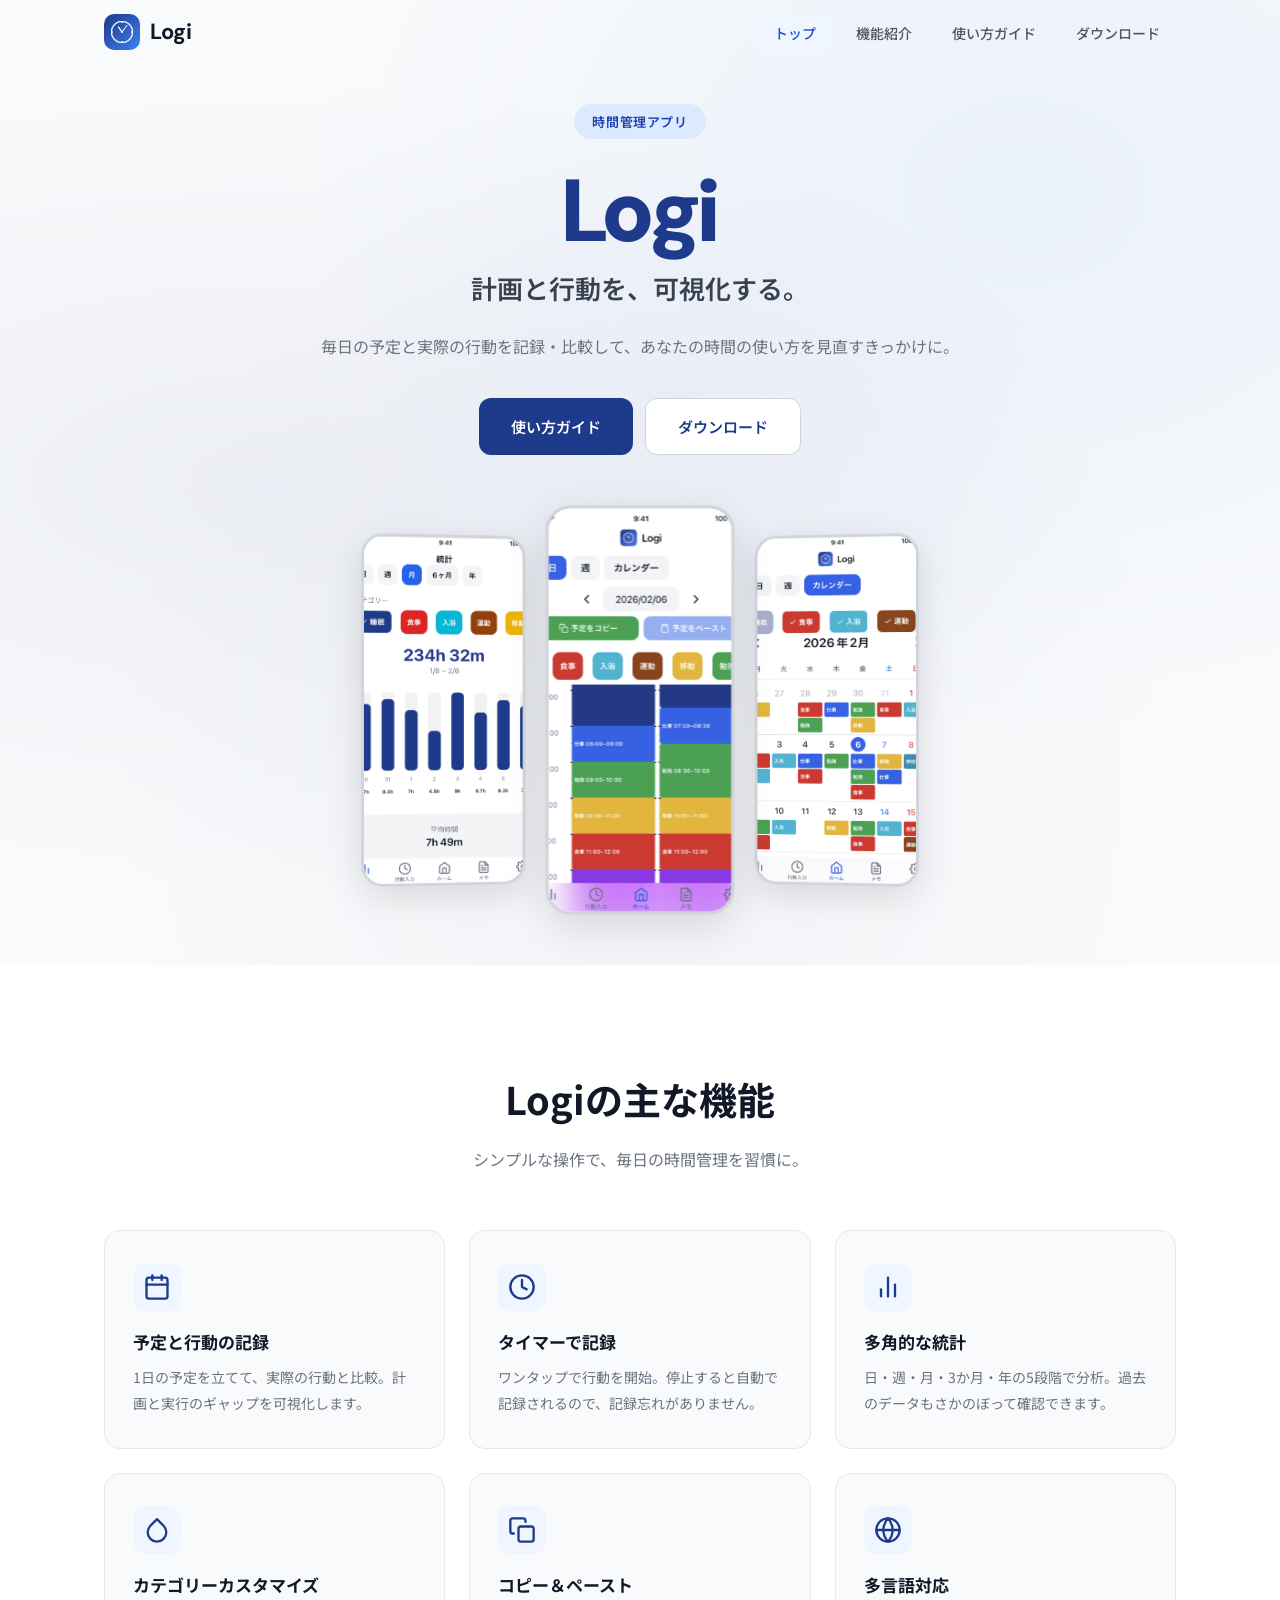
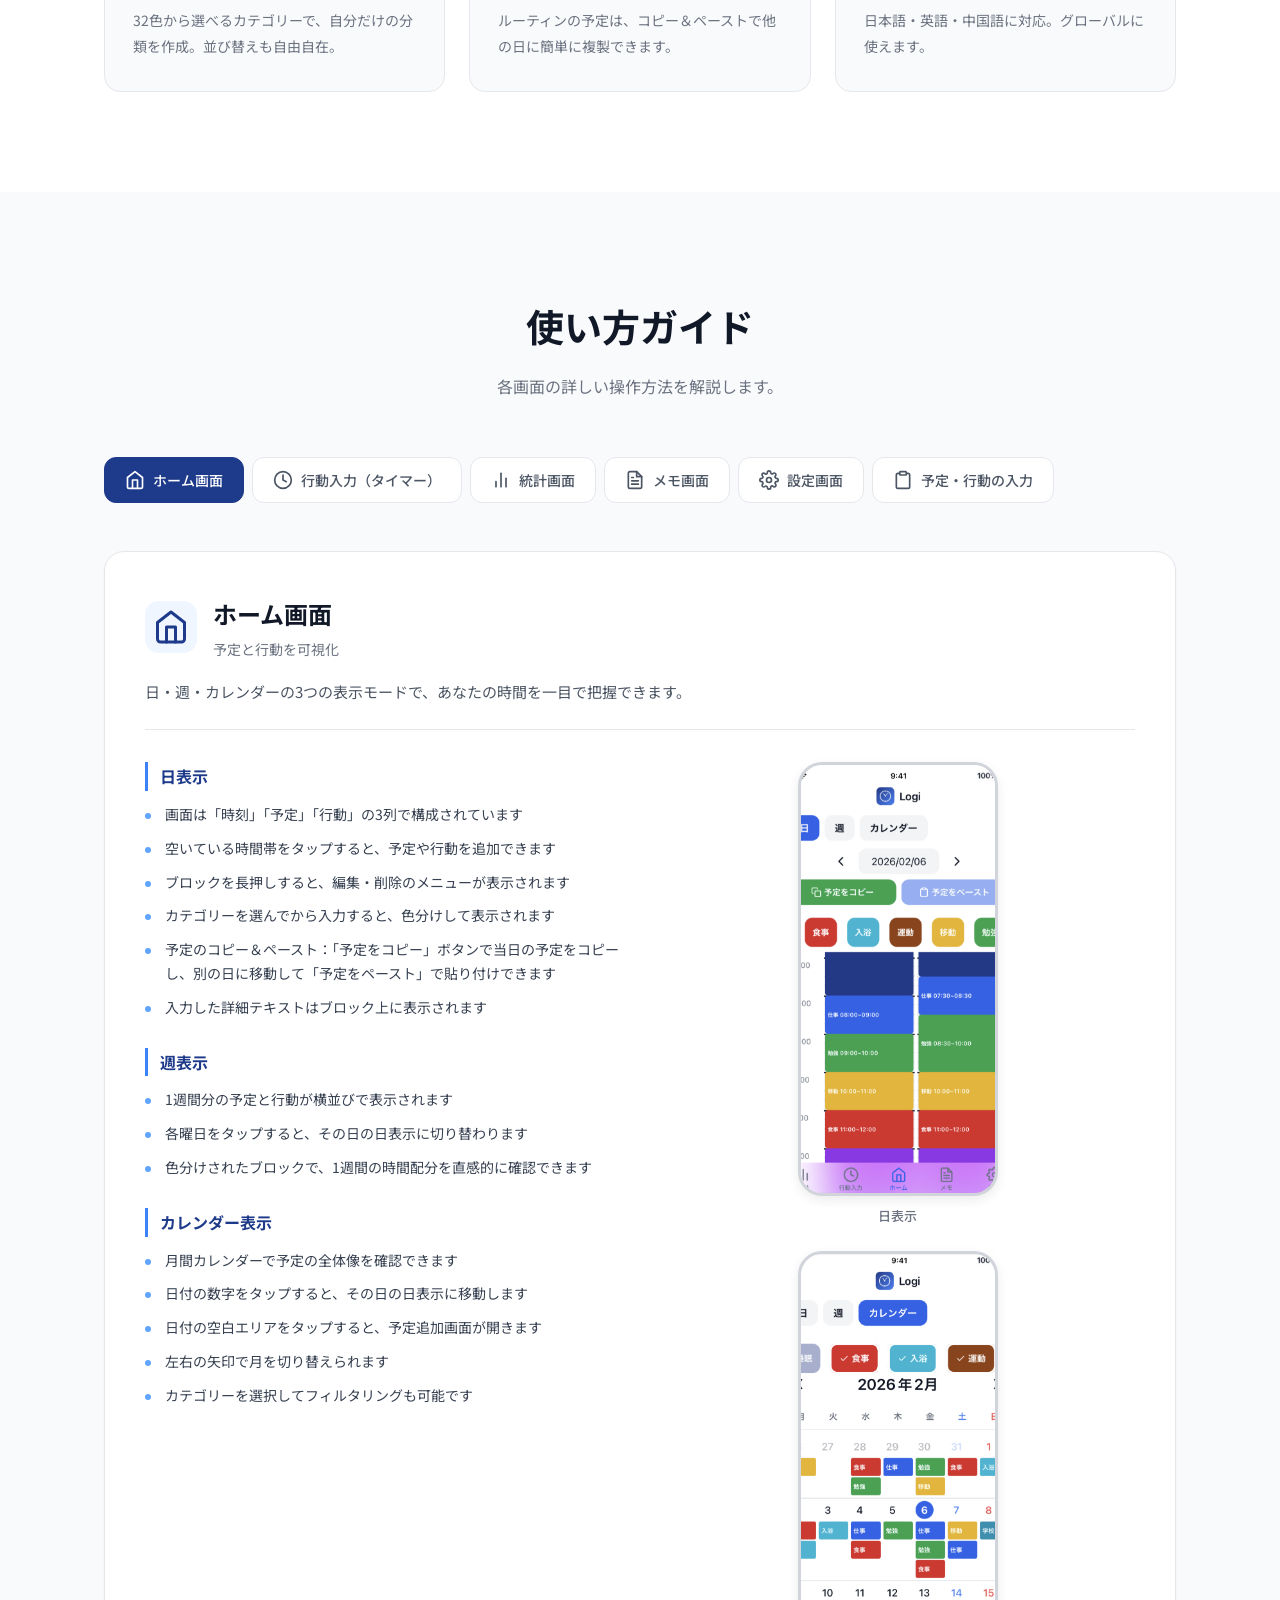
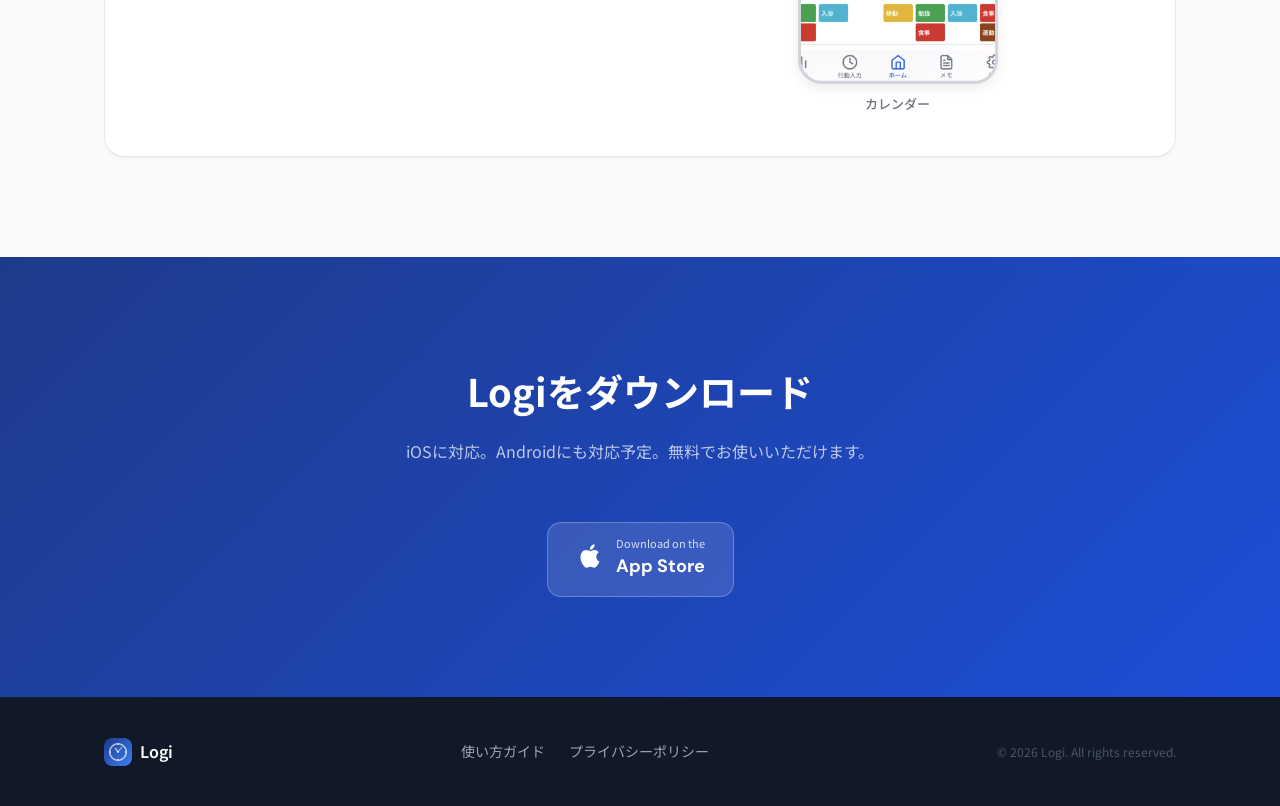
==== index.html @ 2df2afeb "add logi support site" ====
<!DOCTYPE html>
<html lang="ja">
  <head>
    <meta charset="UTF-8" />
    <meta name="viewport" content="width=device-width, initial-scale=1.0" />
    <meta name="description" content="Logi - 計画と行動を可視化する時間管理アプリ" />
    <title>Logi - 時間管理アプリ</title>
    <link rel="icon" type="image/png" href="./images/icon.png" />
    <script type="module" crossorigin src="./assets/index-Bcox6SUo.js"></script>
    <link rel="stylesheet" crossorigin href="./assets/index-BVMxOxLG.css">
  </head>
  <body>
    <div id="root"></div>
  </body>
</html>
---- assets/index-BVMxOxLG.css ----
@import"https://fonts.googleapis.com/css2?family=Noto+Sans+JP:wght@400;500;600;700;900&family=DM+Sans:ital,opsz,wght@0,9..40,400;0,9..40,500;0,9..40,700;1,9..40,400&display=swap";:root{--blue-900: #1e3a8a;--blue-800: #1e40af;--blue-700: #1d4ed8;--blue-600: #2563eb;--blue-500: #3b82f6;--blue-100: #dbeafe;--blue-50: #eff6ff;--gray-900: #111827;--gray-800: #1f2937;--gray-700: #374151;--gray-600: #4b5563;--gray-500: #6b7280;--gray-400: #9ca3af;--gray-300: #d1d5db;--gray-200: #e5e7eb;--gray-100: #f3f4f6;--gray-50: #f9fafb;--white: #ffffff;--font-ja: "Noto Sans JP", "Hiragino Kaku Gothic ProN", sans-serif;--font-en: "DM Sans", sans-serif;--shadow-sm: 0 1px 2px rgba(0,0,0,.05);--shadow-md: 0 4px 12px rgba(0,0,0,.08);--shadow-lg: 0 12px 40px rgba(0,0,0,.12);--shadow-xl: 0 20px 60px rgba(0,0,0,.15);--nav-height: 64px;--section-padding: 100px}*,*:before,*:after{margin:0;padding:0;box-sizing:border-box}html{scroll-behavior:smooth;-webkit-font-smoothing:antialiased}body{font-family:var(--font-ja);color:var(--gray-800);background:var(--white);line-height:1.8;overflow-x:hidden}img{max-width:100%;display:block}a{text-decoration:none;color:inherit;cursor:pointer}ul{list-style:none}.nav{position:fixed;top:0;left:0;right:0;z-index:1000;transition:all .3s ease;background:transparent}.nav--scrolled{background:#ffffffeb;backdrop-filter:blur(20px);-webkit-backdrop-filter:blur(20px);border-bottom:1px solid var(--gray-200);box-shadow:var(--shadow-sm)}.nav__inner{max-width:1120px;margin:0 auto;padding:0 24px;height:var(--nav-height);display:flex;align-items:center;justify-content:space-between}.nav__logo{display:flex;align-items:center;gap:10px;cursor:pointer;z-index:10}.nav__logo-icon{width:36px;height:36px;background:var(--blue-900);color:var(--white);border-radius:10px;display:flex;align-items:center;justify-content:center;font-family:var(--font-en);font-weight:700;font-size:18px}.nav__logo-img{width:36px;height:36px;border-radius:10px}.nav__logo-icon--small{width:28px;height:28px;font-size:14px;border-radius:8px}.nav__logo-text{font-family:var(--font-en);font-weight:700;font-size:22px;color:var(--gray-900)}.nav__links{display:flex;align-items:center;gap:8px}.nav__link{padding:8px 16px;border-radius:8px;font-size:14px;font-weight:500;color:var(--gray-600);transition:all .2s;cursor:pointer}.nav__link:hover,.nav__link--active{color:var(--blue-700);background:var(--blue-50)}.nav__hamburger{display:none;background:none;border:none;cursor:pointer;padding:8px;z-index:10}.hamburger{display:block;width:22px;height:2px;background:var(--gray-800);position:relative;transition:all .3s}.hamburger:before,.hamburger:after{content:"";position:absolute;width:22px;height:2px;background:var(--gray-800);transition:all .3s}.hamburger:before{top:-7px}.hamburger:after{top:7px}.hamburger--open{background:transparent}.hamburger--open:before{top:0;transform:rotate(45deg)}.hamburger--open:after{top:0;transform:rotate(-45deg)}.hero{position:relative;min-height:100vh;display:flex;align-items:center;justify-content:center;overflow:hidden;padding:calc(var(--nav-height) + 40px) 24px 60px}.hero__bg{position:absolute;inset:0;background:radial-gradient(ellipse at 20% 50%,rgba(30,58,138,.06) 0%,transparent 60%),radial-gradient(ellipse at 80% 20%,rgba(59,130,246,.08) 0%,transparent 50%),radial-gradient(ellipse at 50% 80%,rgba(30,58,138,.04) 0%,transparent 60%),var(--gray-50)}.hero__content{position:relative;text-align:center;max-width:720px}.hero__badge{display:inline-block;padding:6px 18px;border-radius:100px;background:var(--blue-100);color:var(--blue-800);font-size:13px;font-weight:600;letter-spacing:.05em;margin-bottom:24px}.hero__title{margin-bottom:24px}.hero__title-logo{display:block;font-family:var(--font-en);font-size:clamp(56px,10vw,88px);font-weight:900;letter-spacing:-.03em;color:var(--blue-900);line-height:1.1}.hero__title-sub{display:block;font-size:clamp(18px,3vw,26px);font-weight:600;color:var(--gray-700);margin-top:8px;line-height:1.5}.hero__desc{font-size:16px;color:var(--gray-500);line-height:1.9;margin-bottom:36px}.hero__actions{display:flex;gap:12px;justify-content:center;margin-bottom:60px}.btn{display:inline-flex;align-items:center;padding:14px 32px;border-radius:12px;font-size:15px;font-weight:600;transition:all .25s;cursor:pointer;border:none}.btn--primary{background:var(--blue-900);color:var(--white)}.btn--primary:hover{background:var(--blue-800);transform:translateY(-2px);box-shadow:var(--shadow-lg)}.btn--outline{background:var(--white);color:var(--blue-900);border:1.5px solid var(--gray-300)}.btn--outline:hover{border-color:var(--blue-500);background:var(--blue-50);transform:translateY(-2px)}.hero__phones{display:flex;justify-content:center;align-items:flex-end;gap:16px;perspective:1200px}.phone{width:180px;transition:transform .4s ease}.phone--left{transform:rotateY(8deg) scale(.9)}.phone--center{transform:scale(1.05);z-index:2}.phone--right{transform:rotateY(-8deg) scale(.9)}.phone__screen{aspect-ratio:9/19.5;border-radius:24px;overflow:hidden;background:var(--gray-100);border:3px solid var(--gray-300);position:relative;box-shadow:var(--shadow-lg)}.phone__screen img{width:100%;height:100%;object-fit:cover;position:relative;z-index:1}.phone__placeholder{position:absolute;inset:0;display:flex;flex-direction:column;align-items:center;justify-content:center;background:linear-gradient(135deg,var(--blue-50),var(--gray-100));gap:4px}.phone__placeholder span{font-size:13px;font-weight:600;color:var(--gray-600)}.phone__placeholder small{font-size:10px;color:var(--gray-400)}.phone__screen img+.phone__placeholder{display:none}.section__inner{max-width:1120px;margin:0 auto;padding:0 24px}.section__title{font-size:clamp(28px,4vw,38px);font-weight:700;text-align:center;color:var(--gray-900);margin-bottom:12px}.section__title--light{color:var(--white)}.section__subtitle{text-align:center;color:var(--gray-500);font-size:16px;margin-bottom:56px}.section__subtitle--light{color:#ffffffb3}.features{padding:var(--section-padding) 0;background:var(--white)}.features__grid{display:grid;grid-template-columns:repeat(3,1fr);gap:24px}.feature-card{padding:32px 28px;border-radius:16px;background:var(--gray-50);border:1px solid var(--gray-200);transition:all .3s ease}.feature-card:hover{transform:translateY(-4px);box-shadow:var(--shadow-md);border-color:var(--blue-200, #bfdbfe)}.feature-card__icon{width:48px;height:48px;border-radius:12px;background:var(--blue-50);display:flex;align-items:center;justify-content:center;margin-bottom:16px}.feature-card__title{font-size:17px;font-weight:700;color:var(--gray-900);margin-bottom:8px}.feature-card__desc{font-size:14px;color:var(--gray-500);line-height:1.8}.guide{padding:var(--section-padding) 0;background:var(--gray-50)}.guide__tabs{display:flex;gap:8px;overflow-x:auto;padding-bottom:8px;margin-bottom:40px;-webkit-overflow-scrolling:touch;scrollbar-width:none}.guide__tabs::-webkit-scrollbar{display:none}.guide__tab{display:flex;align-items:center;gap:8px;padding:12px 20px;border-radius:12px;border:1.5px solid var(--gray-200);background:var(--white);cursor:pointer;white-space:nowrap;font-size:14px;font-weight:500;font-family:var(--font-ja);color:var(--gray-600);transition:all .2s}.guide__tab:hover{border-color:var(--blue-300, #93c5fd);color:var(--blue-700)}.guide__tab--active{background:var(--blue-900);color:var(--white);border-color:var(--blue-900)}.guide__tab-icon{display:flex;align-items:center}.guide__content{animation:fadeIn .3s ease}@keyframes fadeIn{0%{opacity:0;transform:translateY(8px)}to{opacity:1;transform:translateY(0)}}.guide-detail{background:var(--white);border-radius:20px;padding:40px;border:1px solid var(--gray-200);box-shadow:var(--shadow-sm)}.guide-detail__header{display:flex;align-items:center;gap:16px;margin-bottom:16px}.guide-detail__icon{flex-shrink:0;width:52px;height:52px;border-radius:14px;background:var(--blue-50);display:flex;align-items:center;justify-content:center}.guide-detail__title{font-size:24px;font-weight:700;color:var(--gray-900)}.guide-detail__subtitle{font-size:14px;color:var(--gray-500);margin-top:2px}.guide-detail__desc{font-size:15px;color:var(--gray-600);margin-bottom:32px;padding-bottom:24px;border-bottom:1px solid var(--gray-200)}.guide-detail__body{display:grid;grid-template-columns:1fr 1fr;gap:40px;align-items:start}.guide-detail__section{margin-bottom:28px}.guide-detail__section:last-child{margin-bottom:0}.guide-detail__heading{font-size:16px;font-weight:700;color:var(--blue-900);margin-bottom:12px;padding-left:12px;border-left:3px solid var(--blue-500)}.guide-detail__list{list-style:none}.guide-detail__list li{position:relative;padding-left:20px;margin-bottom:10px;font-size:14px;color:var(--gray-700);line-height:1.7}.guide-detail__list li:before{content:"";position:absolute;left:0;top:10px;width:6px;height:6px;border-radius:50%;background:var(--blue-400, #60a5fa)}.guide-detail__screenshots{display:flex;flex-direction:column;gap:24px;align-items:center}.screenshot{text-align:center}.screenshot__phone{width:200px;aspect-ratio:9/19.5;border-radius:24px;overflow:hidden;background:var(--gray-100);border:3px solid var(--gray-300);position:relative;box-shadow:var(--shadow-md);margin:0 auto}.screenshot__phone img{width:100%;height:100%;object-fit:cover;position:relative;z-index:1}.screenshot__phone img+.screenshot__placeholder{display:none}.screenshot__placeholder{position:absolute;inset:0;display:flex;flex-direction:column;align-items:center;justify-content:center;background:linear-gradient(135deg,var(--blue-50),var(--gray-100));gap:4px}.screenshot__placeholder span{font-size:13px;font-weight:600;color:var(--gray-600)}.screenshot__placeholder small{font-size:10px;color:var(--gray-400)}.screenshot__label{margin-top:8px;font-size:13px;font-weight:500;color:var(--gray-500)}.download{padding:var(--section-padding) 0;background:linear-gradient(135deg,var(--blue-900),var(--blue-700));text-align:center}.download__buttons{display:flex;gap:16px;justify-content:center}.store-badge{display:flex;align-items:center;gap:12px;padding:14px 28px;border-radius:14px;background:#ffffff1f;border:1.5px solid rgba(255,255,255,.25);color:var(--white);transition:all .3s}.store-badge:hover{background:#fff3;transform:translateY(-2px);box-shadow:0 8px 32px #0003}.store-badge__text{text-align:left}.store-badge__text small{display:block;font-size:11px;opacity:.8;line-height:1.2}.store-badge__text strong{font-size:18px;font-family:var(--font-en)}.footer{padding:40px 0;background:var(--gray-900);color:var(--gray-400)}.footer__inner{max-width:1120px;margin:0 auto;padding:0 24px;display:flex;align-items:center;justify-content:space-between}.footer__brand{display:flex;align-items:center;gap:8px;font-weight:600;color:var(--white)}.footer__icon{width:28px;height:28px;border-radius:8px}.footer__links{display:flex;gap:24px}.footer__links a{font-size:14px;color:var(--gray-400);transition:color .2s}.footer__links a:hover{color:var(--white)}.footer__copy{font-size:12px;color:var(--gray-600)}.sp-only{display:none}@media(max-width:768px){:root{--section-padding: 64px}.sp-only{display:inline}.nav__hamburger{display:block}.nav__links{position:fixed;inset:0;background:#fffffffa;-webkit-backdrop-filter:blur(20px);backdrop-filter:blur(20px);flex-direction:column;justify-content:center;align-items:center;gap:8px;opacity:0;pointer-events:none;transition:opacity .3s}.nav__links--open{opacity:1;pointer-events:all}.nav__link{font-size:18px;padding:14px 32px}.hero{padding-top:calc(var(--nav-height) + 24px)}.hero__phones{gap:8px}.phone{width:120px}.phone__screen{border-radius:16px;border-width:2px}.hero__actions{flex-direction:column;align-items:center;gap:10px}.btn{width:100%;max-width:280px;justify-content:center}.features__grid{grid-template-columns:1fr;gap:16px}.guide__tabs{gap:6px}.guide__tab{padding:10px 14px;font-size:13px}.guide__tab-label{display:none}.guide__tab-icon{font-size:22px}.guide-detail{padding:24px 20px;border-radius:16px}.guide-detail__body{grid-template-columns:1fr;gap:32px}.guide-detail__screenshots{flex-direction:row;overflow-x:auto;padding-bottom:8px}.screenshot__phone{width:160px}.download__buttons{flex-direction:column;align-items:center}.store-badge{width:100%;max-width:280px;justify-content:center}.footer__inner{flex-direction:column;gap:16px;text-align:center}}@media(max-width:480px){.phone--left,.phone--right{display:none}.phone--center{width:200px;transform:none}}
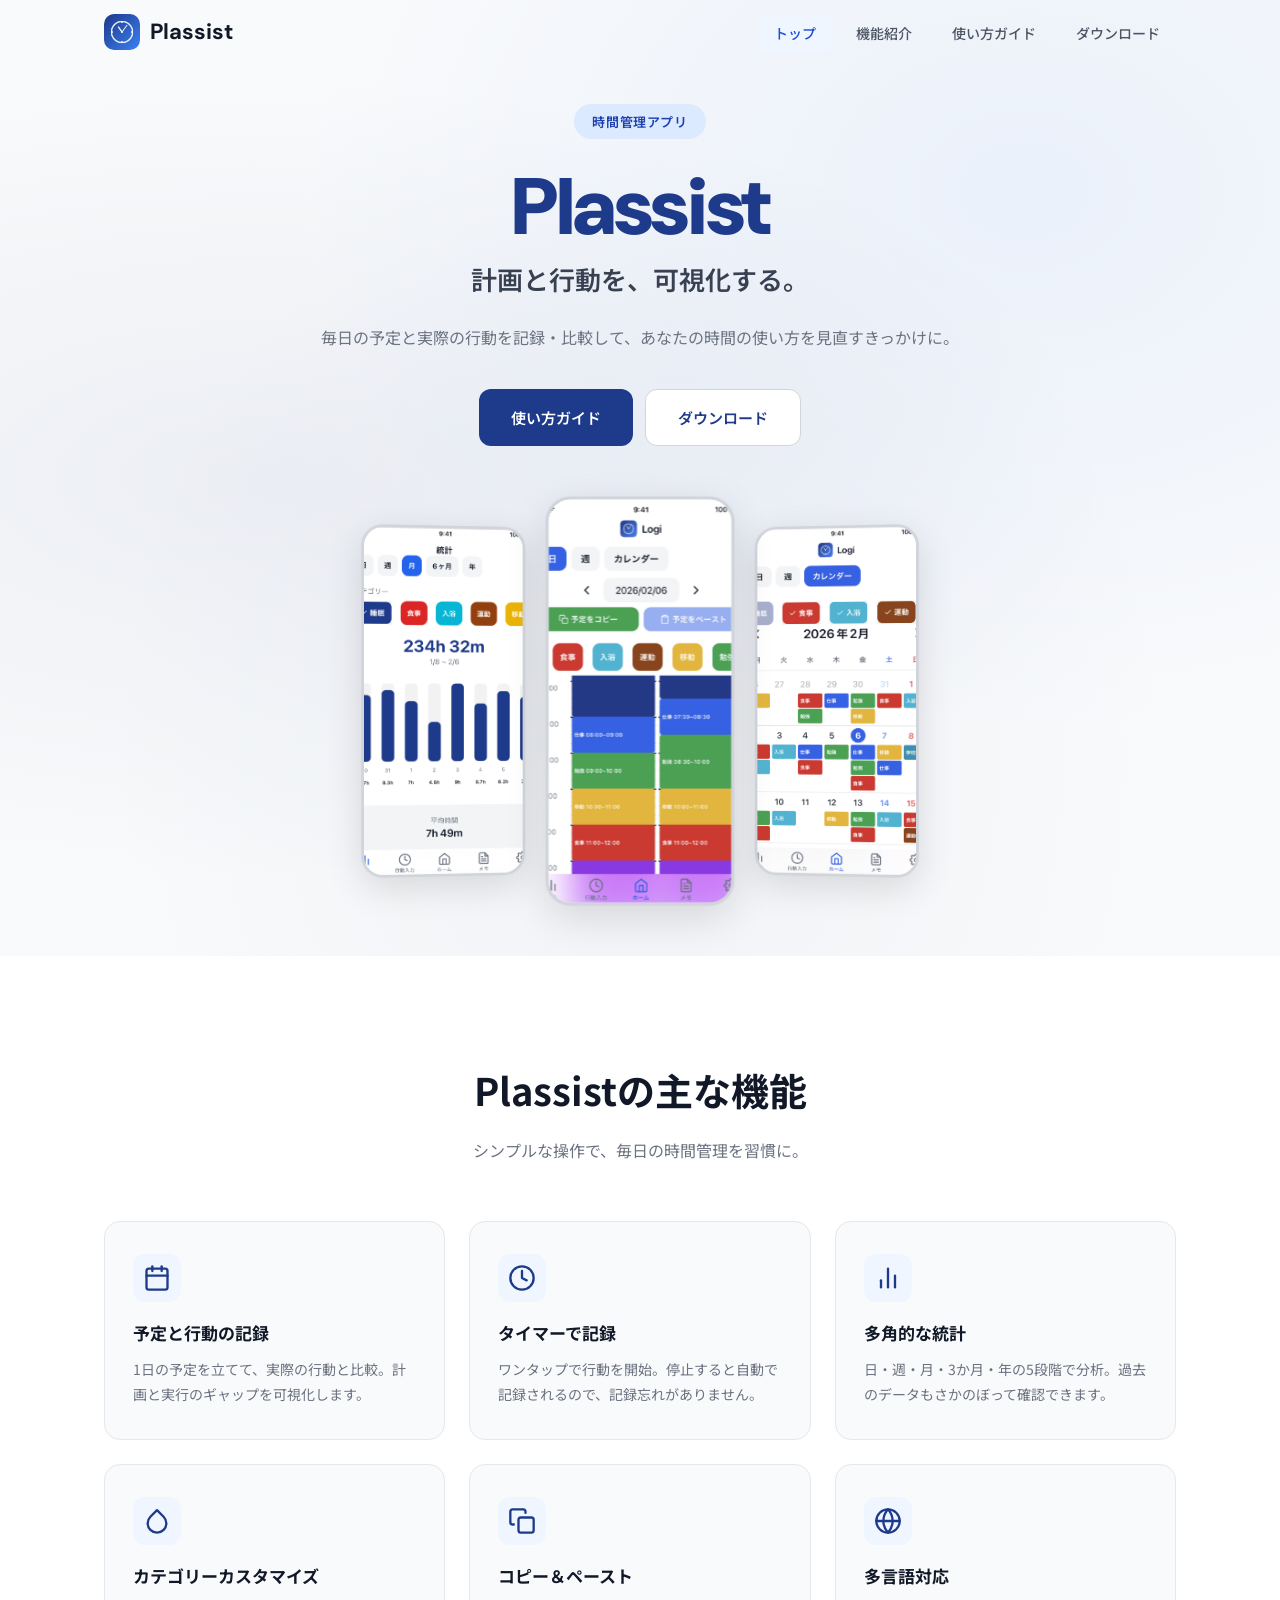
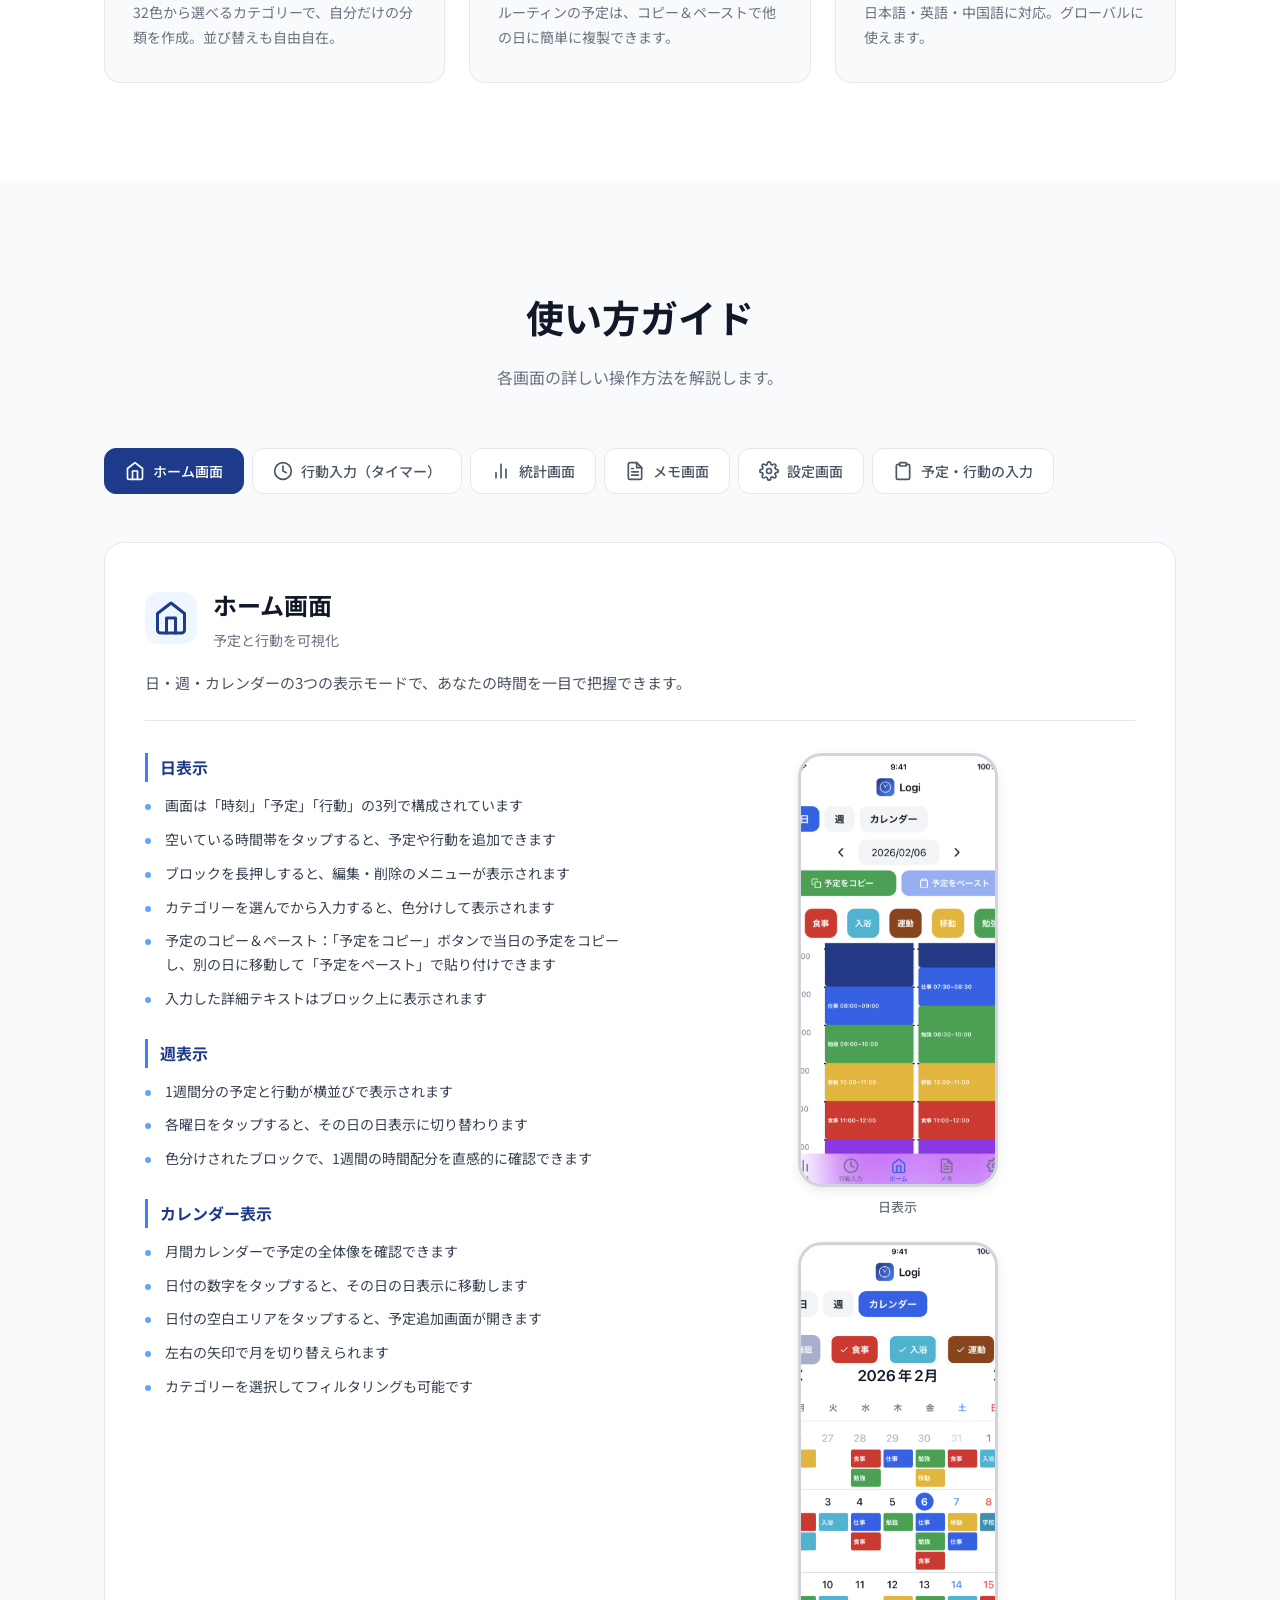
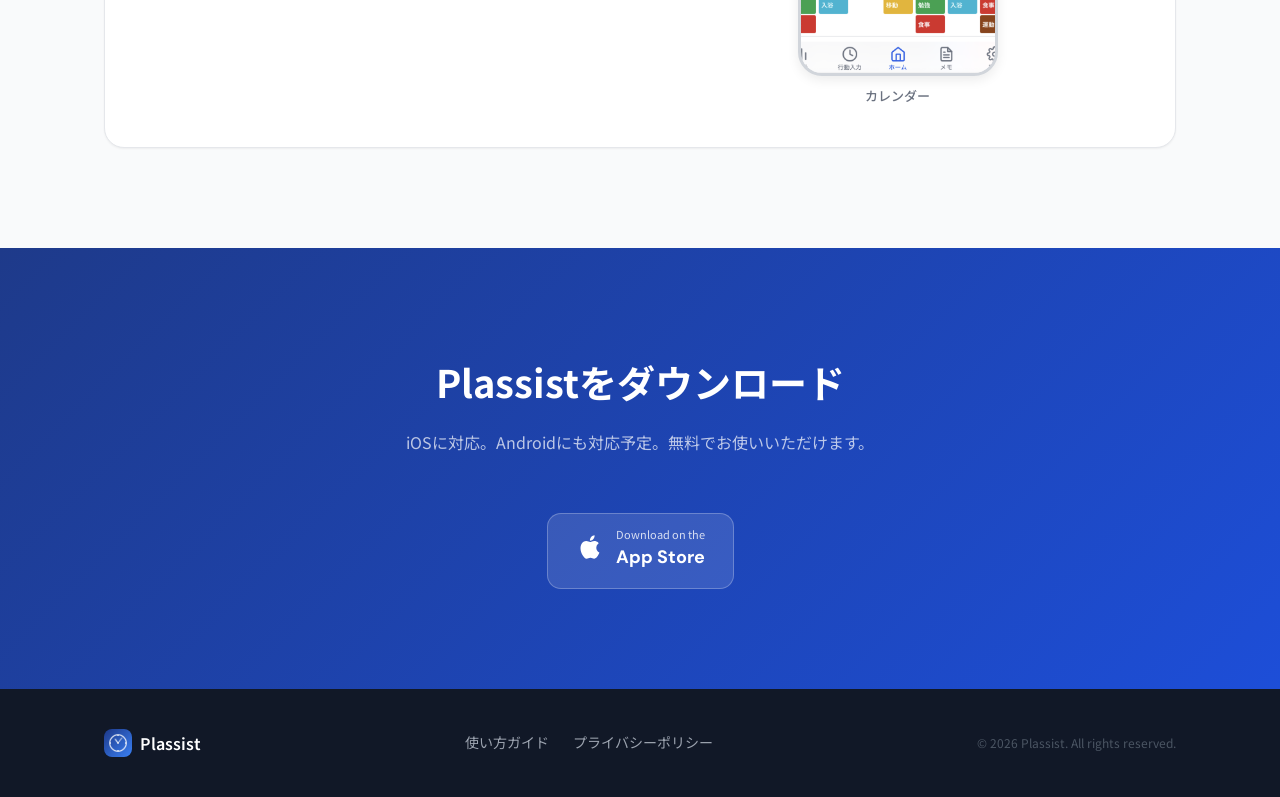
==== commit bae0fce3: "rename app from Logi to Plassist" ====
--- a/index.html
+++ b/index.html
@@ -6,8 +6,8 @@
     <meta name="description" content="Logi - 計画と行動を可視化する時間管理アプリ" />
     <title>Logi - 時間管理アプリ</title>
     <link rel="icon" type="image/png" href="./images/icon.png" />
-    <script type="module" crossorigin src="./assets/index-Bcox6SUo.js"></script>
-    <link rel="stylesheet" crossorigin href="./assets/index-BVMxOxLG.css">
+    <script type="module" crossorigin src="./assets/index-B7PkcWoJ.js"></script>
+    <link rel="stylesheet" crossorigin href="./assets/index-hVhr4otf.css">
   </head>
   <body>
     <div id="root"></div>
--- a/assets/index-hVhr4otf.css
+++ b/assets/index-hVhr4otf.css
@@ -0,0 +1 @@
+@import"https://fonts.googleapis.com/css2?family=Noto+Sans+JP:wght@400;500;600;700;900&family=DM+Sans:ital,opsz,wght@0,9..40,400;0,9..40,500;0,9..40,700;1,9..40,400&display=swap";:root{--blue-900: #1e3a8a;--blue-800: #1e40af;--blue-700: #1d4ed8;--blue-600: #2563eb;--blue-500: #3b82f6;--blue-100: #dbeafe;--blue-50: #eff6ff;--gray-900: #111827;--gray-800: #1f2937;--gray-700: #374151;--gray-600: #4b5563;--gray-500: #6b7280;--gray-400: #9ca3af;--gray-300: #d1d5db;--gray-200: #e5e7eb;--gray-100: #f3f4f6;--gray-50: #f9fafb;--white: #ffffff;--font-ja: "Noto Sans JP", "Hiragino Kaku Gothic ProN", sans-serif;--font-en: "DM Sans", sans-serif;--shadow-sm: 0 1px 2px rgba(0,0,0,.05);--shadow-md: 0 4px 12px rgba(0,0,0,.08);--shadow-lg: 0 12px 40px rgba(0,0,0,.12);--shadow-xl: 0 20px 60px rgba(0,0,0,.15);--nav-height: 64px;--section-padding: 100px}*,*:before,*:after{margin:0;padding:0;box-sizing:border-box}html{scroll-behavior:smooth;-webkit-font-smoothing:antialiased}body{font-family:var(--font-ja);color:var(--gray-800);background:var(--white);line-height:1.8;overflow-x:hidden}img{max-width:100%;display:block}a{text-decoration:none;color:inherit;cursor:pointer}ul{list-style:none}.nav{position:fixed;top:0;left:0;right:0;z-index:1000;transition:all .3s ease;background:transparent}.nav--scrolled{background:#ffffffeb;backdrop-filter:blur(20px);-webkit-backdrop-filter:blur(20px);border-bottom:1px solid var(--gray-200);box-shadow:var(--shadow-sm)}.nav__inner{max-width:1120px;margin:0 auto;padding:0 24px;height:var(--nav-height);display:flex;align-items:center;justify-content:space-between}.nav__logo{display:flex;align-items:center;gap:10px;cursor:pointer;z-index:10}.nav__logo-icon{width:36px;height:36px;background:var(--blue-900);color:var(--white);border-radius:10px;display:flex;align-items:center;justify-content:center;font-family:var(--font-en);font-weight:700;font-size:18px}.nav__logo-img{width:36px;height:36px;border-radius:10px}.nav__logo-icon--small{width:28px;height:28px;font-size:14px;border-radius:8px}.nav__logo-text{font-family:var(--font-en);font-weight:700;font-size:22px;color:var(--gray-900)}.nav__links{display:flex;align-items:center;gap:8px}.nav__link{padding:8px 16px;border-radius:8px;font-size:14px;font-weight:500;color:var(--gray-600);transition:all .2s;cursor:pointer}.nav__link:hover,.nav__link--active{color:var(--blue-700);background:var(--blue-50)}.nav__hamburger{display:none;background:none;border:none;cursor:pointer;padding:8px;z-index:10}.hamburger{display:block;width:22px;height:2px;background:var(--gray-800);position:relative;transition:all .3s}.hamburger:before,.hamburger:after{content:"";position:absolute;width:22px;height:2px;background:var(--gray-800);transition:all .3s}.hamburger:before{top:-7px}.hamburger:after{top:7px}.hamburger--open{background:transparent}.hamburger--open:before{top:0;transform:rotate(45deg)}.hamburger--open:after{top:0;transform:rotate(-45deg)}.hero{position:relative;min-height:100vh;display:flex;align-items:center;justify-content:center;overflow:hidden;padding:calc(var(--nav-height) + 40px) 24px 60px}.hero__bg{position:absolute;inset:0;background:radial-gradient(ellipse at 20% 50%,rgba(30,58,138,.06) 0%,transparent 60%),radial-gradient(ellipse at 80% 20%,rgba(59,130,246,.08) 0%,transparent 50%),radial-gradient(ellipse at 50% 80%,rgba(30,58,138,.04) 0%,transparent 60%),var(--gray-50)}.hero__content{position:relative;text-align:center;max-width:720px}.hero__badge{display:inline-block;padding:6px 18px;border-radius:100px;background:var(--blue-100);color:var(--blue-800);font-size:13px;font-weight:600;letter-spacing:.05em;margin-bottom:24px}.hero__title{margin-bottom:24px}.hero__title-logo{display:block;font-family:var(--font-en);font-size:clamp(48px,9vw,80px);font-weight:900;letter-spacing:-.03em;color:var(--blue-900);line-height:1.1}.hero__title-sub{display:block;font-size:clamp(18px,3vw,26px);font-weight:600;color:var(--gray-700);margin-top:8px;line-height:1.5}.hero__desc{font-size:16px;color:var(--gray-500);line-height:1.9;margin-bottom:36px}.hero__actions{display:flex;gap:12px;justify-content:center;margin-bottom:60px}.btn{display:inline-flex;align-items:center;padding:14px 32px;border-radius:12px;font-size:15px;font-weight:600;transition:all .25s;cursor:pointer;border:none}.btn--primary{background:var(--blue-900);color:var(--white)}.btn--primary:hover{background:var(--blue-800);transform:translateY(-2px);box-shadow:var(--shadow-lg)}.btn--outline{background:var(--white);color:var(--blue-900);border:1.5px solid var(--gray-300)}.btn--outline:hover{border-color:var(--blue-500);background:var(--blue-50);transform:translateY(-2px)}.hero__phones{display:flex;justify-content:center;align-items:flex-end;gap:16px;perspective:1200px}.phone{width:180px;transition:transform .4s ease}.phone--left{transform:rotateY(8deg) scale(.9)}.phone--center{transform:scale(1.05);z-index:2}.phone--right{transform:rotateY(-8deg) scale(.9)}.phone__screen{aspect-ratio:9/19.5;border-radius:24px;overflow:hidden;background:var(--gray-100);border:3px solid var(--gray-300);position:relative;box-shadow:var(--shadow-lg)}.phone__screen img{width:100%;height:100%;object-fit:cover;position:relative;z-index:1}.phone__placeholder{position:absolute;inset:0;display:flex;flex-direction:column;align-items:center;justify-content:center;background:linear-gradient(135deg,var(--blue-50),var(--gray-100));gap:4px}.phone__placeholder span{font-size:13px;font-weight:600;color:var(--gray-600)}.phone__placeholder small{font-size:10px;color:var(--gray-400)}.phone__screen img+.phone__placeholder{display:none}.section__inner{max-width:1120px;margin:0 auto;padding:0 24px}.section__title{font-size:clamp(28px,4vw,38px);font-weight:700;text-align:center;color:var(--gray-900);margin-bottom:12px}.section__title--light{color:var(--white)}.section__subtitle{text-align:center;color:var(--gray-500);font-size:16px;margin-bottom:56px}.section__subtitle--light{color:#ffffffb3}.features{padding:var(--section-padding) 0;background:var(--white)}.features__grid{display:grid;grid-template-columns:repeat(3,1fr);gap:24px}.feature-card{padding:32px 28px;border-radius:16px;background:var(--gray-50);border:1px solid var(--gray-200);transition:all .3s ease}.feature-card:hover{transform:translateY(-4px);box-shadow:var(--shadow-md);border-color:var(--blue-200, #bfdbfe)}.feature-card__icon{width:48px;height:48px;border-radius:12px;background:var(--blue-50);display:flex;align-items:center;justify-content:center;margin-bottom:16px}.feature-card__title{font-size:17px;font-weight:700;color:var(--gray-900);margin-bottom:8px}.feature-card__desc{font-size:14px;color:var(--gray-500);line-height:1.8}.guide{padding:var(--section-padding) 0;background:var(--gray-50)}.guide__tabs{display:flex;gap:8px;overflow-x:auto;padding-bottom:8px;margin-bottom:40px;-webkit-overflow-scrolling:touch;scrollbar-width:none}.guide__tabs::-webkit-scrollbar{display:none}.guide__tab{display:flex;align-items:center;gap:8px;padding:12px 20px;border-radius:12px;border:1.5px solid var(--gray-200);background:var(--white);cursor:pointer;white-space:nowrap;font-size:14px;font-weight:500;font-family:var(--font-ja);color:var(--gray-600);transition:all .2s}.guide__tab:hover{border-color:var(--blue-300, #93c5fd);color:var(--blue-700)}.guide__tab--active{background:var(--blue-900);color:var(--white);border-color:var(--blue-900)}.guide__tab-icon{display:flex;align-items:center}.guide__content{animation:fadeIn .3s ease}@keyframes fadeIn{0%{opacity:0;transform:translateY(8px)}to{opacity:1;transform:translateY(0)}}.guide-detail{background:var(--white);border-radius:20px;padding:40px;border:1px solid var(--gray-200);box-shadow:var(--shadow-sm)}.guide-detail__header{display:flex;align-items:center;gap:16px;margin-bottom:16px}.guide-detail__icon{flex-shrink:0;width:52px;height:52px;border-radius:14px;background:var(--blue-50);display:flex;align-items:center;justify-content:center}.guide-detail__title{font-size:24px;font-weight:700;color:var(--gray-900)}.guide-detail__subtitle{font-size:14px;color:var(--gray-500);margin-top:2px}.guide-detail__desc{font-size:15px;color:var(--gray-600);margin-bottom:32px;padding-bottom:24px;border-bottom:1px solid var(--gray-200)}.guide-detail__body{display:grid;grid-template-columns:1fr 1fr;gap:40px;align-items:start}.guide-detail__section{margin-bottom:28px}.guide-detail__section:last-child{margin-bottom:0}.guide-detail__heading{font-size:16px;font-weight:700;color:var(--blue-900);margin-bottom:12px;padding-left:12px;border-left:3px solid var(--blue-500)}.guide-detail__list{list-style:none}.guide-detail__list li{position:relative;padding-left:20px;margin-bottom:10px;font-size:14px;color:var(--gray-700);line-height:1.7}.guide-detail__list li:before{content:"";position:absolute;left:0;top:10px;width:6px;height:6px;border-radius:50%;background:var(--blue-400, #60a5fa)}.guide-detail__screenshots{display:flex;flex-direction:column;gap:24px;align-items:center}.screenshot{text-align:center}.screenshot__phone{width:200px;aspect-ratio:9/19.5;border-radius:24px;overflow:hidden;background:var(--gray-100);border:3px solid var(--gray-300);position:relative;box-shadow:var(--shadow-md);margin:0 auto}.screenshot__phone img{width:100%;height:100%;object-fit:cover;position:relative;z-index:1}.screenshot__phone img+.screenshot__placeholder{display:none}.screenshot__placeholder{position:absolute;inset:0;display:flex;flex-direction:column;align-items:center;justify-content:center;background:linear-gradient(135deg,var(--blue-50),var(--gray-100));gap:4px}.screenshot__placeholder span{font-size:13px;font-weight:600;color:var(--gray-600)}.screenshot__placeholder small{font-size:10px;color:var(--gray-400)}.screenshot__label{margin-top:8px;font-size:13px;font-weight:500;color:var(--gray-500)}.download{padding:var(--section-padding) 0;background:linear-gradient(135deg,var(--blue-900),var(--blue-700));text-align:center}.download__buttons{display:flex;gap:16px;justify-content:center}.store-badge{display:flex;align-items:center;gap:12px;padding:14px 28px;border-radius:14px;background:#ffffff1f;border:1.5px solid rgba(255,255,255,.25);color:var(--white);transition:all .3s}.store-badge:hover{background:#fff3;transform:translateY(-2px);box-shadow:0 8px 32px #0003}.store-badge__text{text-align:left}.store-badge__text small{display:block;font-size:11px;opacity:.8;line-height:1.2}.store-badge__text strong{font-size:18px;font-family:var(--font-en)}.footer{padding:40px 0;background:var(--gray-900);color:var(--gray-400)}.footer__inner{max-width:1120px;margin:0 auto;padding:0 24px;display:flex;align-items:center;justify-content:space-between}.footer__brand{display:flex;align-items:center;gap:8px;font-weight:600;color:var(--white)}.footer__icon{width:28px;height:28px;border-radius:8px}.footer__links{display:flex;gap:24px}.footer__links a{font-size:14px;color:var(--gray-400);transition:color .2s}.footer__links a:hover{color:var(--white)}.footer__copy{font-size:12px;color:var(--gray-600)}.sp-only{display:none}@media(max-width:768px){:root{--section-padding: 64px}.sp-only{display:inline}.nav__hamburger{display:block}.nav__links{position:fixed;inset:0;background:#fffffffa;-webkit-backdrop-filter:blur(20px);backdrop-filter:blur(20px);flex-direction:column;justify-content:center;align-items:center;gap:8px;opacity:0;pointer-events:none;transition:opacity .3s}.nav__links--open{opacity:1;pointer-events:all}.nav__link{font-size:18px;padding:14px 32px}.hero{padding-top:calc(var(--nav-height) + 24px)}.hero__phones{gap:8px}.phone{width:120px}.phone__screen{border-radius:16px;border-width:2px}.hero__actions{flex-direction:column;align-items:center;gap:10px}.btn{width:100%;max-width:280px;justify-content:center}.features__grid{grid-template-columns:1fr;gap:16px}.guide__tabs{gap:6px}.guide__tab{padding:10px 14px;font-size:13px}.guide__tab-label{display:none}.guide__tab-icon{font-size:22px}.guide-detail{padding:24px 20px;border-radius:16px}.guide-detail__body{grid-template-columns:1fr;gap:32px}.guide-detail__screenshots{flex-direction:row;overflow-x:auto;padding-bottom:8px}.screenshot__phone{width:160px}.download__buttons{flex-direction:column;align-items:center}.store-badge{width:100%;max-width:280px;justify-content:center}.footer__inner{flex-direction:column;gap:16px;text-align:center}}@media(max-width:480px){.phone--left,.phone--right{display:none}.phone--center{width:200px;transform:none}}
